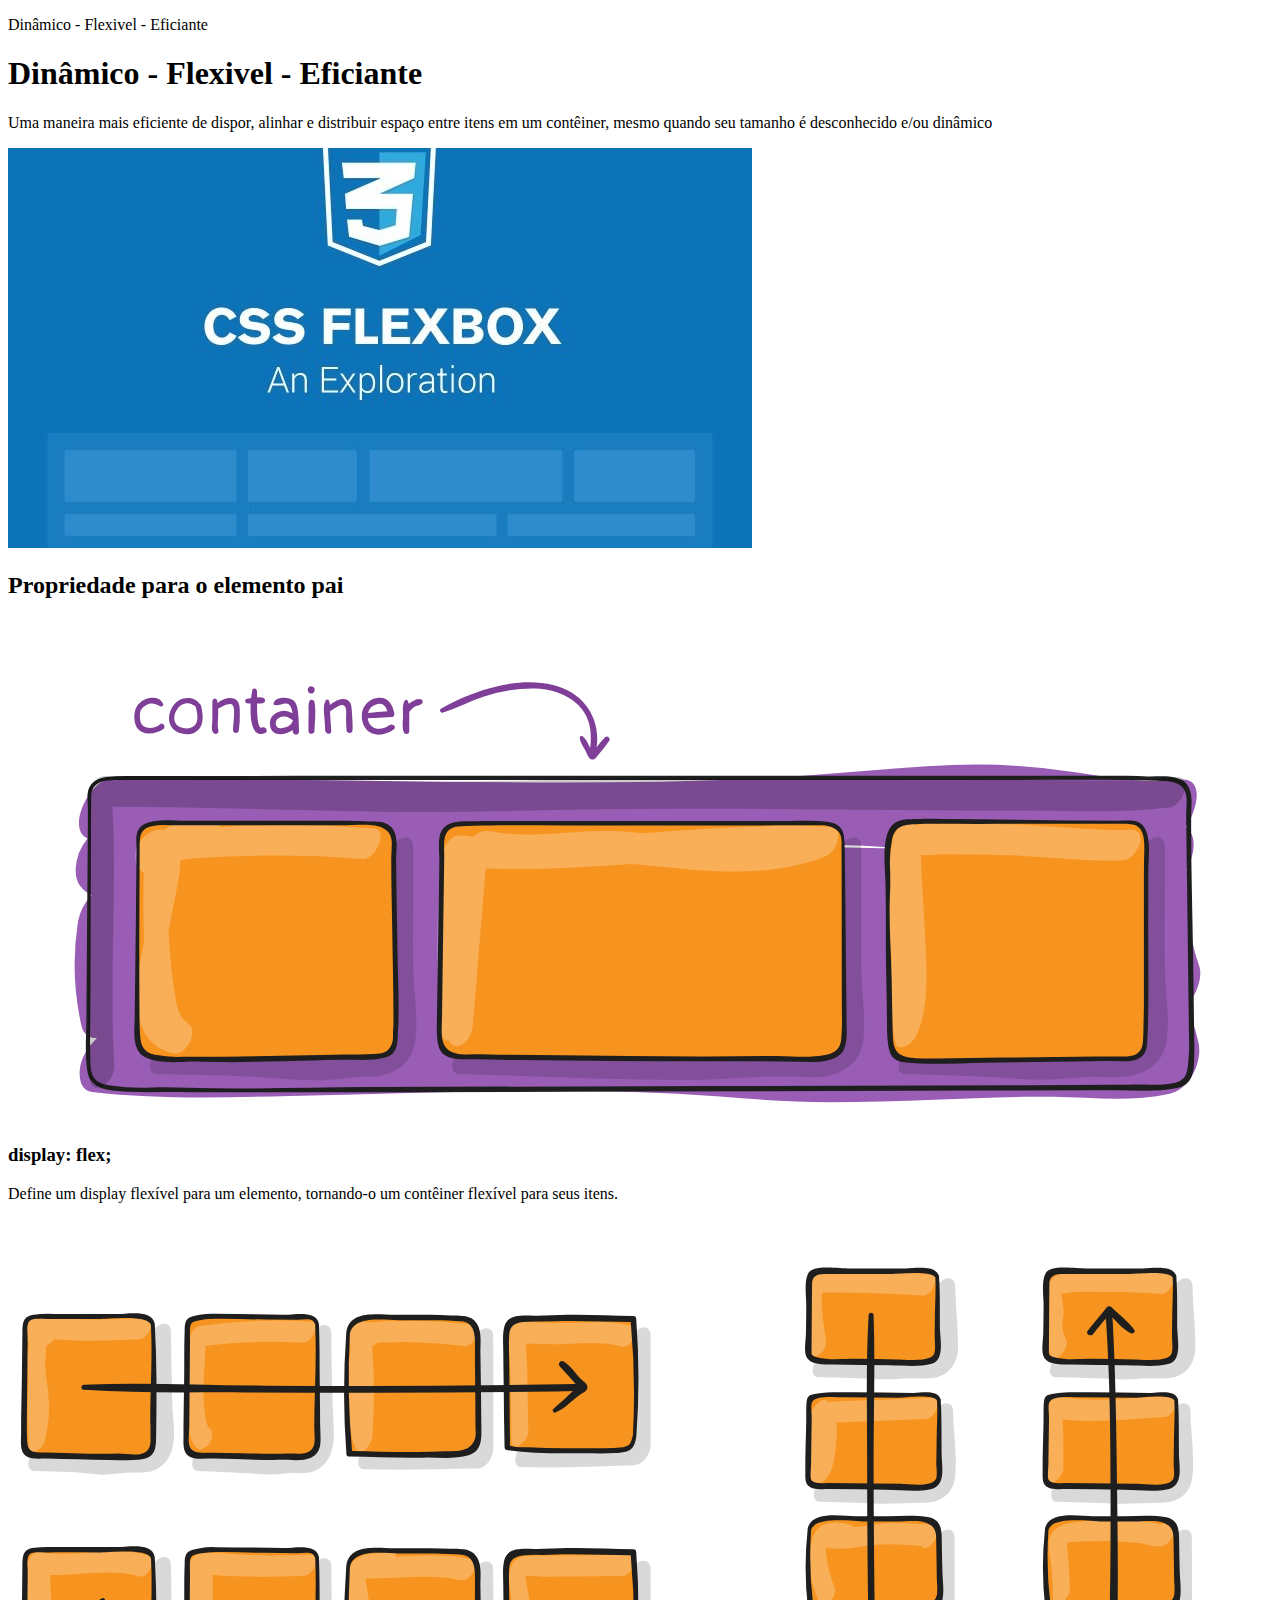
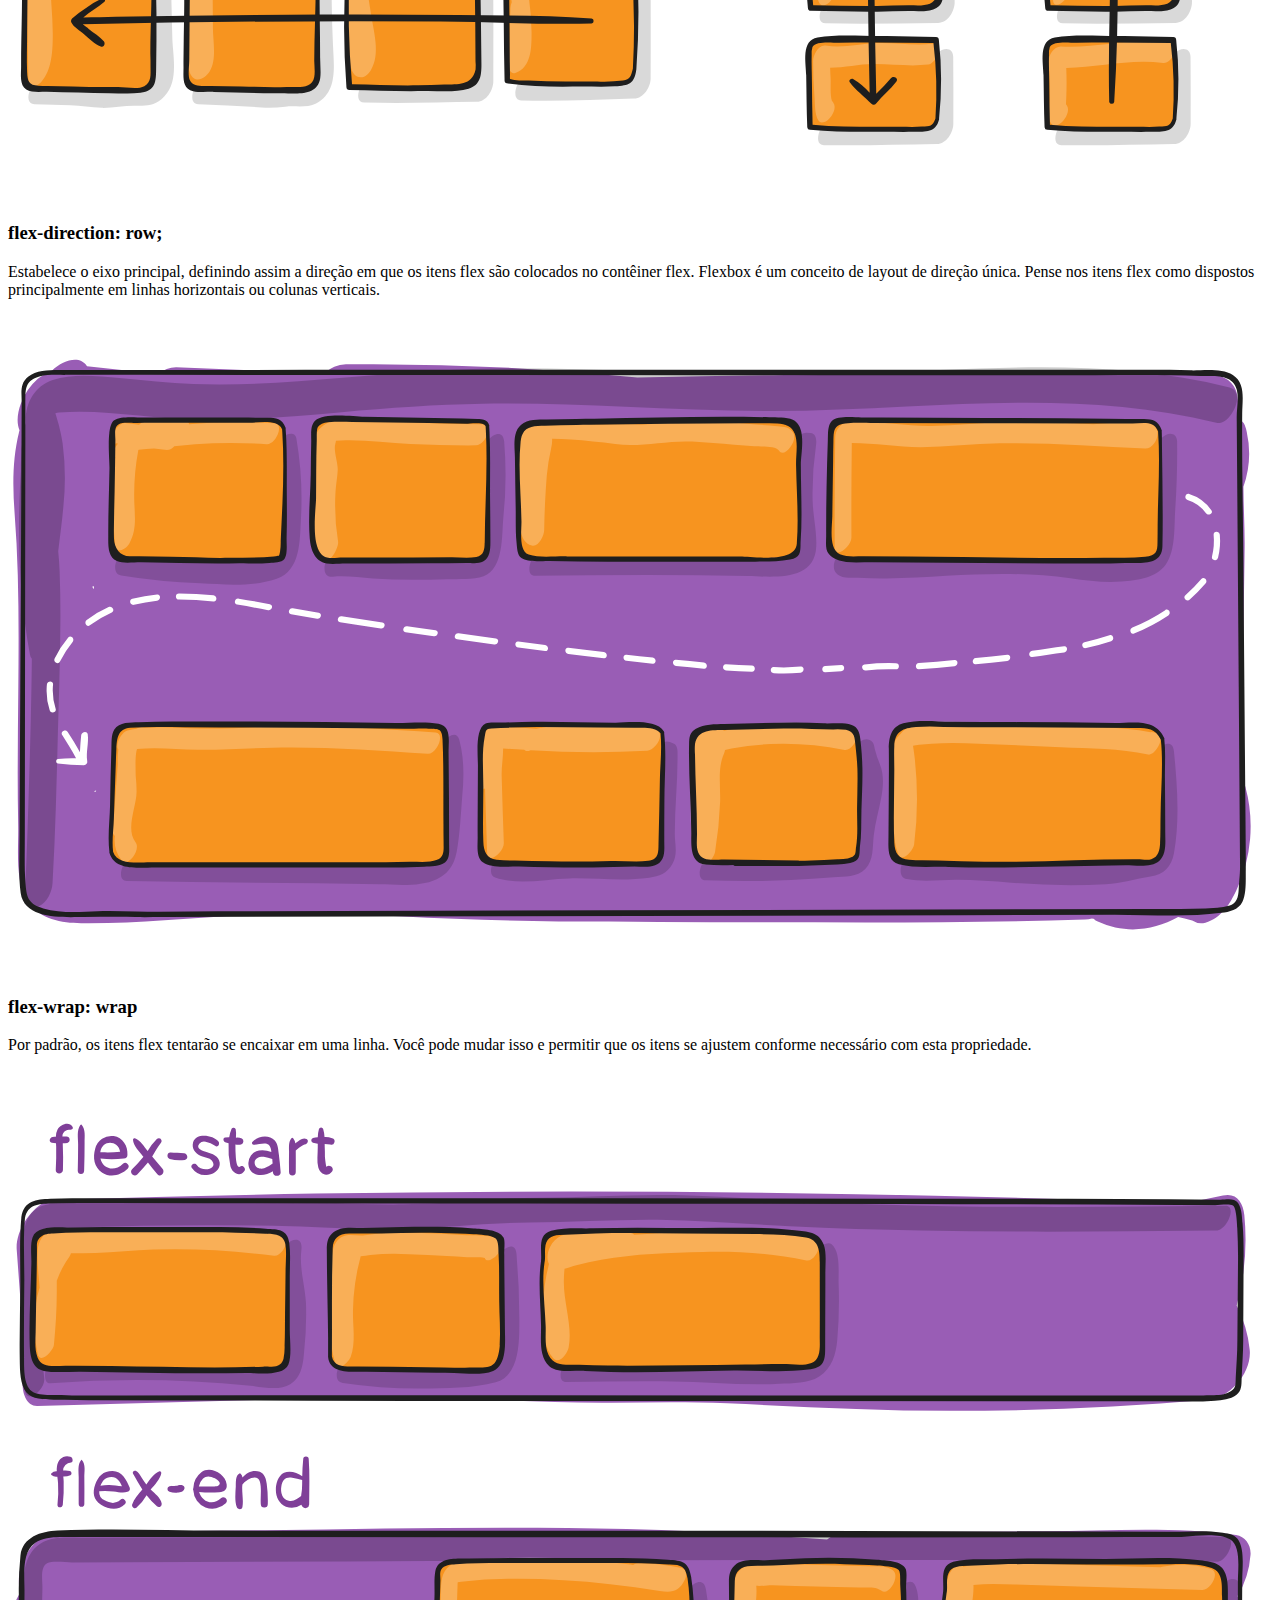
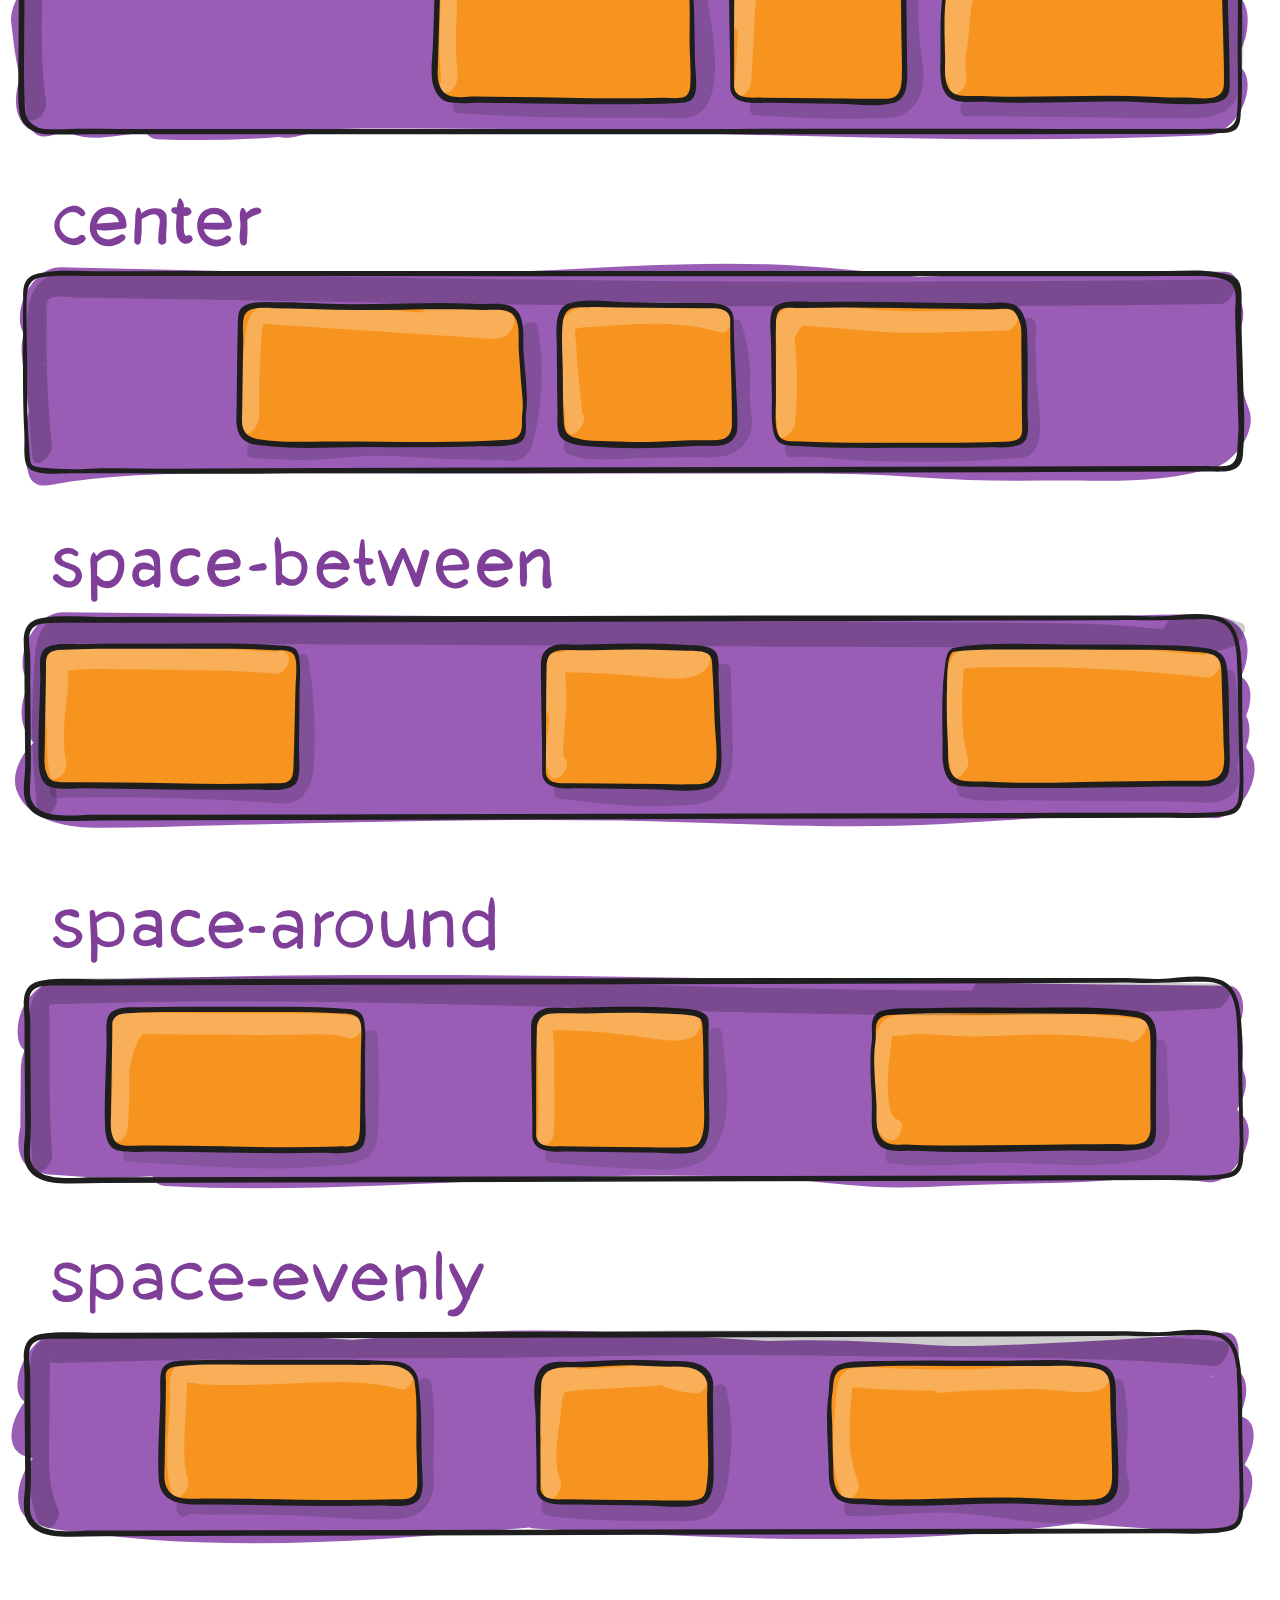
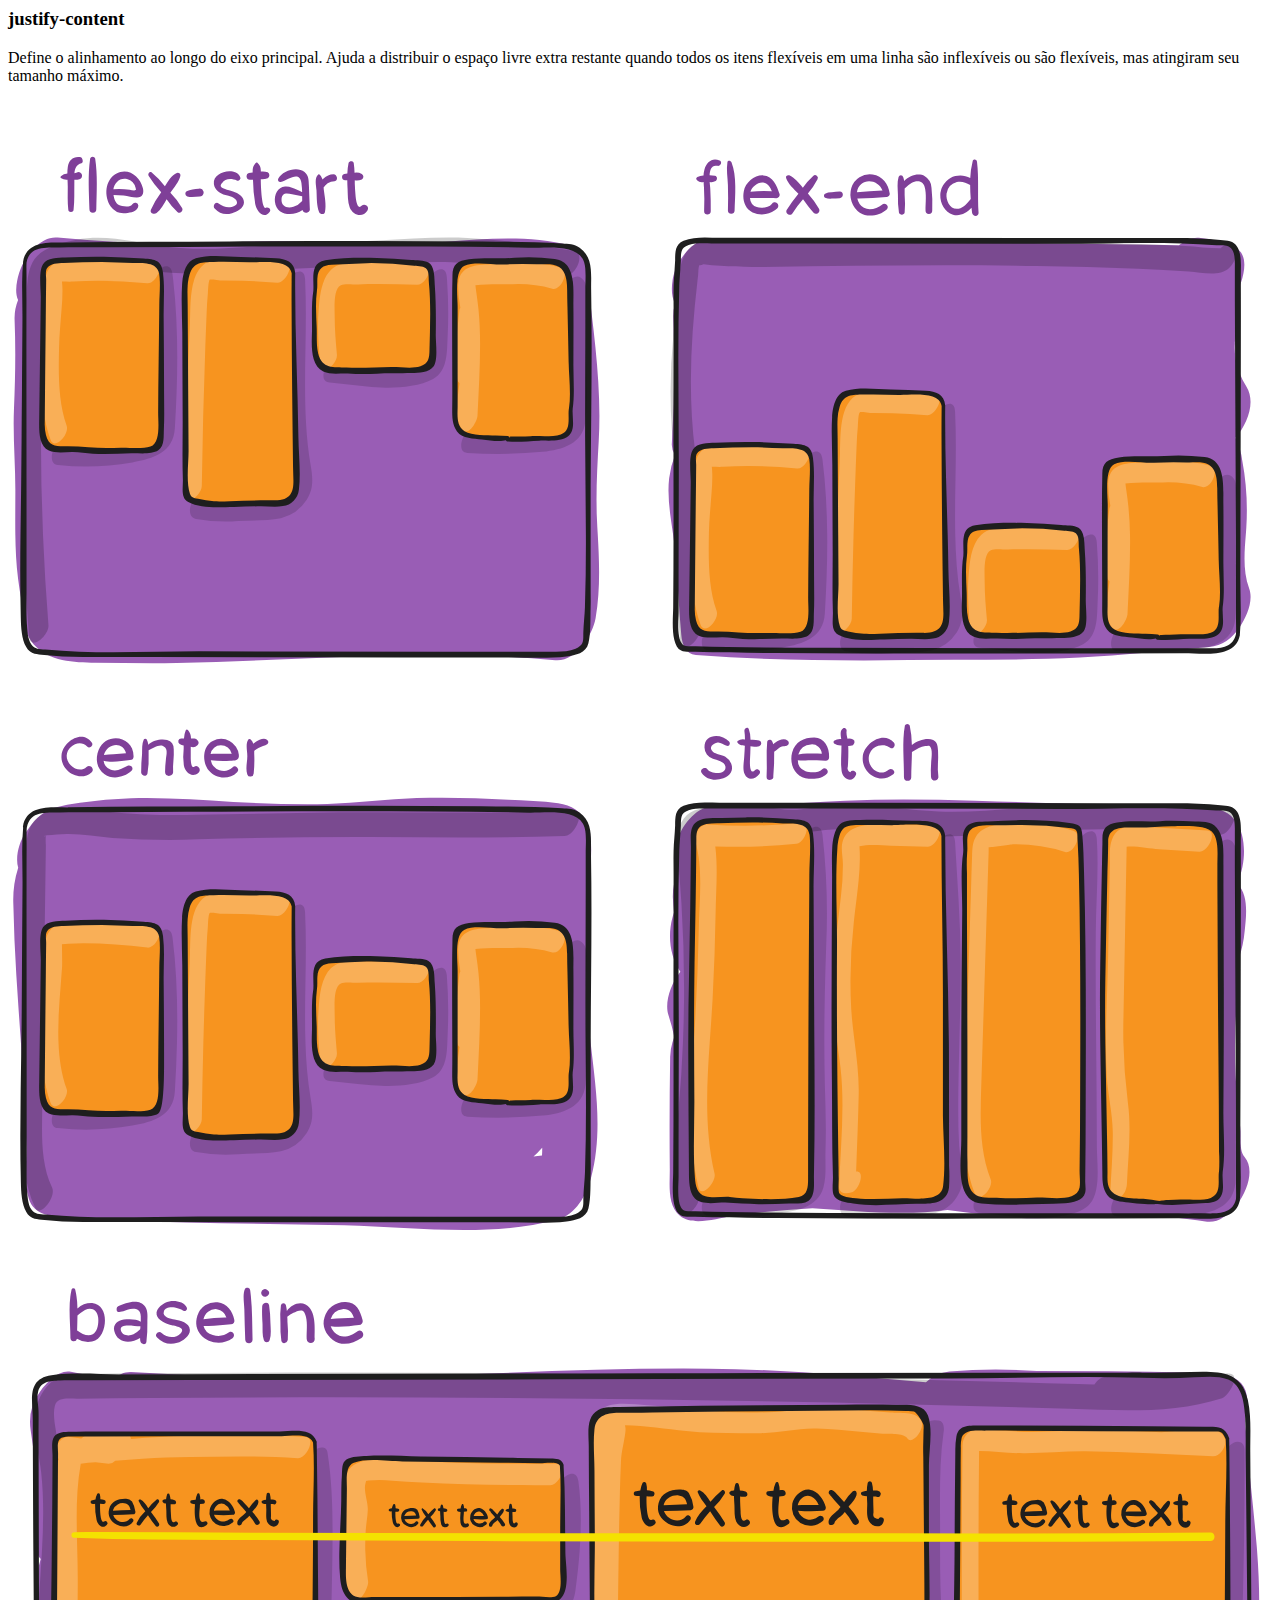
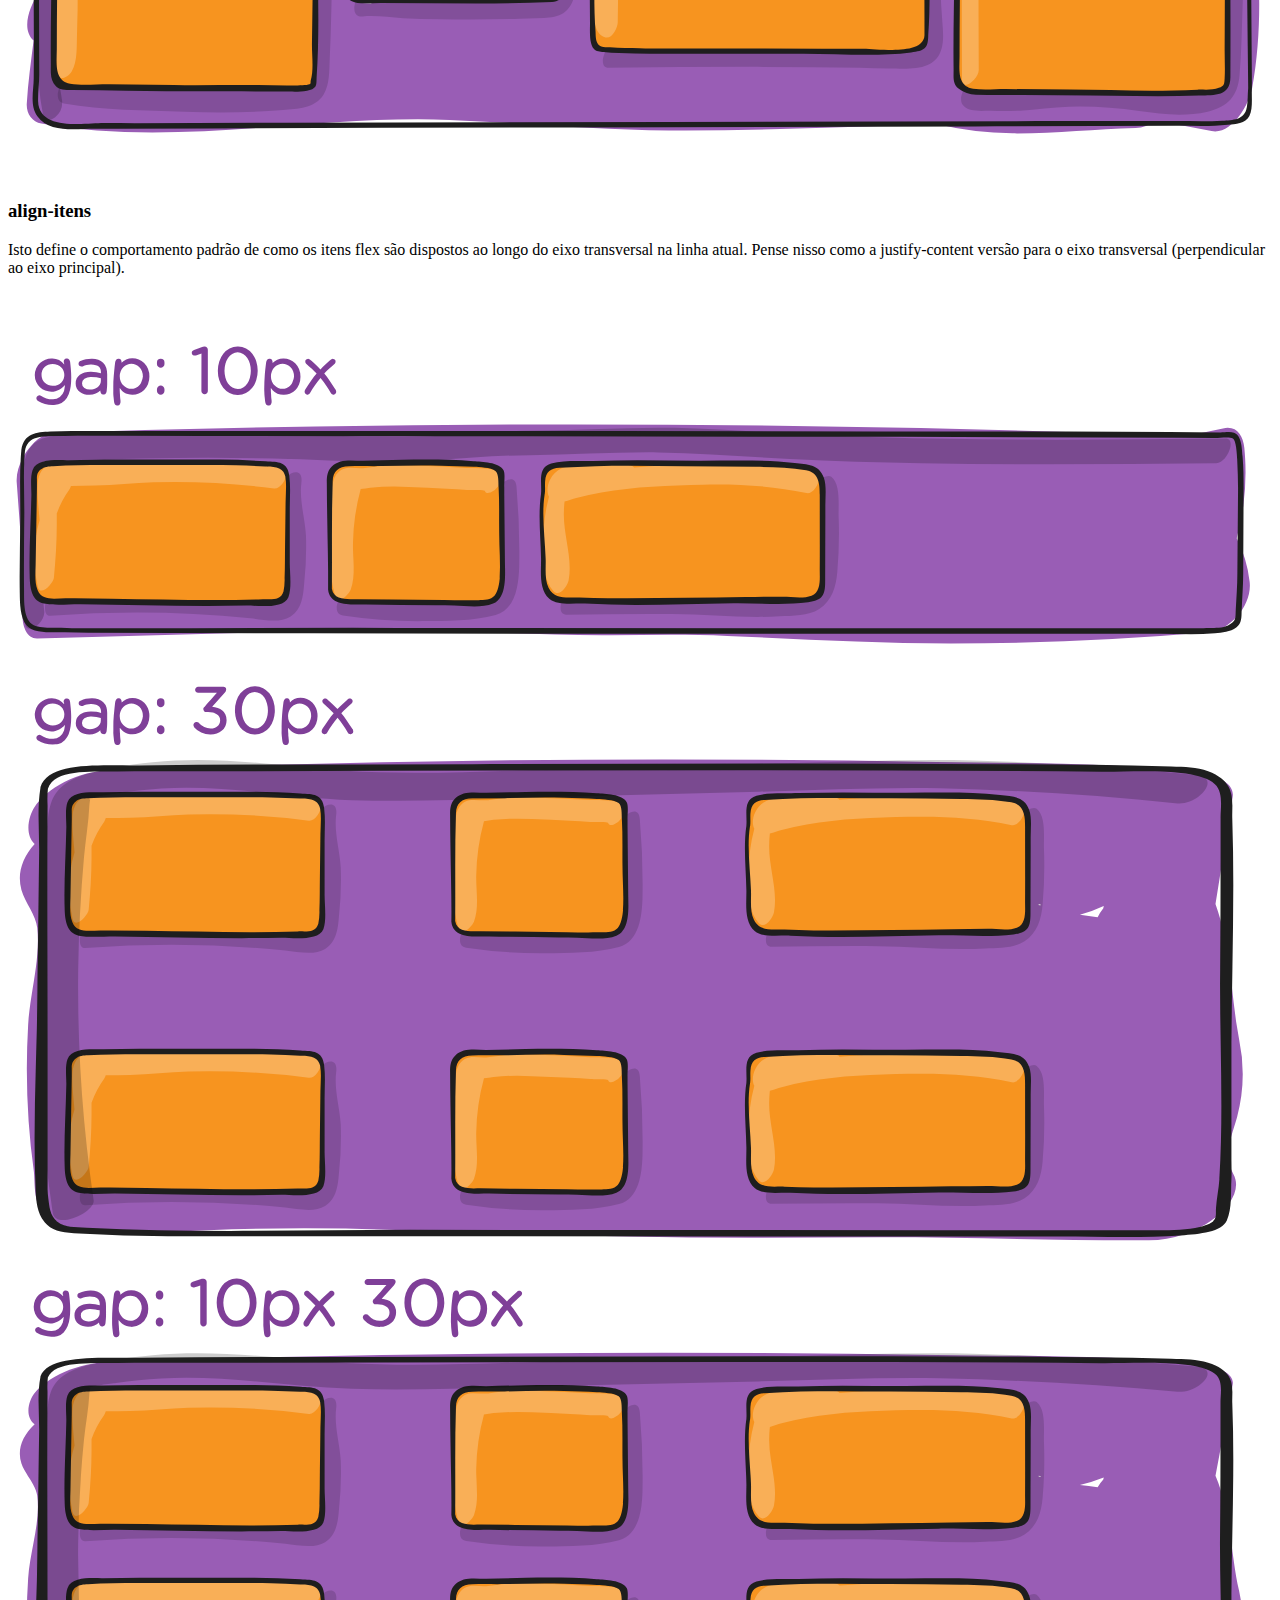
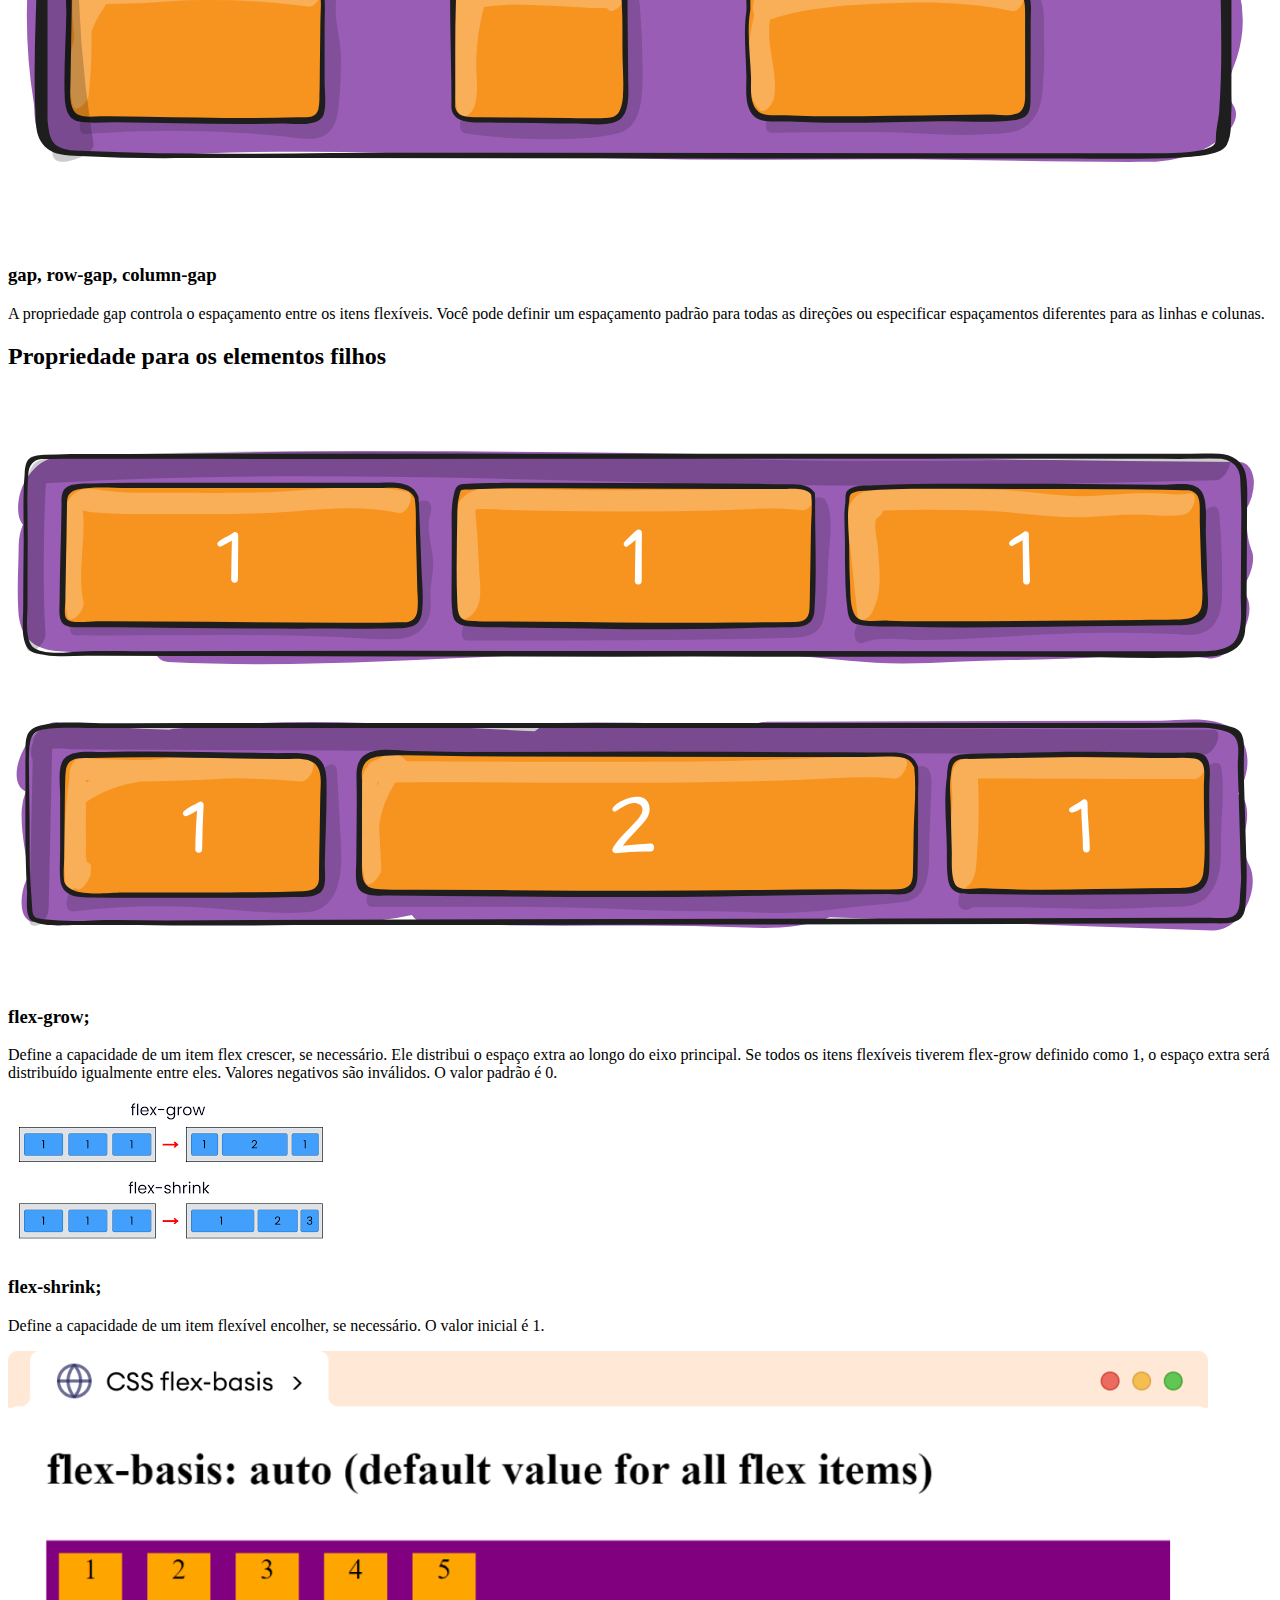
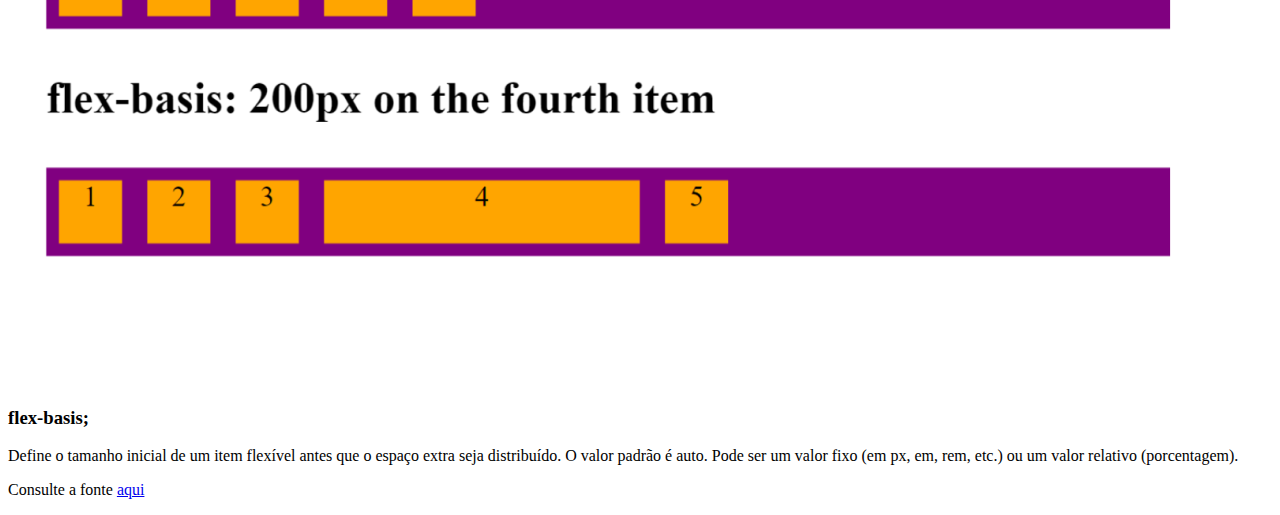
==== PROGETO 320px/FexBox/index.html @ 864475f8 "emanuel" ====
<!DOCTYPE html>
<html lang="pt-br">

<head>
    <meta charset="UTF-8">
    <meta name="viewport" content="width=device-width, initial-scale=1.0">
    <meta name="robots" content="noindex, nofollow">
    <title>Flexbox</title>
    <link rel="stylesheet" href="css/style.css">
</head>

<body>
    <div class="secao-banner">
        <div class="container-banner">
            <div class="container-texto">
                <p>Dinâmico - Flexivel - Eficiante</p>
                <h1>Dinâmico - Flexivel - Eficiante</h1>
                <p>
                    Uma maneira mais eficiente de dispor, alinhar e distribuir espaço entre itens em um contêiner, mesmo quando seu tamanho é desconhecido e/ou dinâmico
                </p>
            </div>
            <div class="container-banner-imagem">
                <img src="img/imagem-banner.jpeg" />
            </div>
        </div>
    </div>

    <div class="secao-cards">
        <div class="container-subtitulo">
            <h2>Propriedade para o elemento pai</h2>
        </div>
        <div class="container-cards-pais">
            <div class="card">
                <div class="container-card-imagem "><img src="img/01-container.svg"></div>
                <div class="card-info">
                    <h3>display: flex;</h3>
                    <p>
                        Define um display flexível para um elemento, tornando-o um contêiner flexível para seus itens.
                    </p>
                </div>
            </div>
            <div class="card">
                <div class="container-card-imagem"><img src="img/02-container.svg"></div>
                <div class="card-info">
                    <h3> flex-direction: row;</h3>
                    <p>
                        Estabelece o eixo principal, definindo assim a direção em que os itens flex são colocados no contêiner flex. Flexbox é um conceito de layout de direção única. Pense nos itens flex como dispostos principalmente em linhas horizontais ou colunas verticais.
                    </p>
                </div>
            </div>
            <div class="card">
                <div class="container-card-imagem"><img src="img/04-container.svg"></div>
                <div class="card-info">
                    <h3>flex-wrap: wrap</h3>
                    <p>
                        Por padrão, os itens flex tentarão se encaixar em uma linha. Você pode mudar isso e permitir que os itens se ajustem conforme necessário com esta propriedade.
                    </p>
                </div>
            </div>
            <div class="card">
                <div class="container-card-imagem"><img src="img/05-container.svg"></div>
                <div class="card-info">
                    <h3>justify-content</h3>
                    <p>
                        Define o alinhamento ao longo do eixo principal. Ajuda a distribuir o espaço livre extra restante quando todos os itens flexíveis em uma linha são inflexíveis ou são flexíveis, mas atingiram seu tamanho máximo.
                    </p>
                </div>
            </div>
            <div class="card">
                <div class="container-card-imagem"><img src="img/06-container.svg"></div>
                <div class="card-info">
                    <h3>align-itens</h3>
                    <p>
                        Isto define o comportamento padrão de como os itens flex são dispostos ao longo do eixo transversal na linha atual. Pense nisso como a justify-content versão para o eixo transversal (perpendicular ao eixo principal).
                    </p>
                </div>
            </div>
            <div class="card">
                <div class="container-card-imagem"><img src="img/07-container.svg"></div>
                <div class="card-info">
                    <h3>gap, row-gap, column-gap</h3></h3>
                    <p>
                        A propriedade gap controla o espaçamento entre os itens flexíveis. Você pode definir um espaçamento padrão para todas as direções ou especificar espaçamentos diferentes para as linhas e colunas.
                    </p>
                </div>
            </div>
        </div>
        <div class="container-subtitulo">
            <h2>Propriedade para os elementos filhos
            </h2>
        </div>
        <div class="container-cards-filhos">
            <div class="card">
                <div class="container-card-imagem "><img src="img/08-container.svg"></div>
                <div class="card-info">
                    <h3>flex-grow;</h3>
                    <p>
                        Define a capacidade de um item flex crescer, se necessário. Ele distribui o espaço extra ao longo do eixo principal. Se todos os itens flexíveis tiverem flex-grow definido como 1, o espaço extra será distribuído igualmente entre eles. Valores negativos são inválidos. O valor padrão é 0.
                    </p>
                </div>
            </div>
            <div class="card">
                <div class="container-card-imagem "><img src="img/09-container.png"></div>
                <div class="card-info">
                    <h3>flex-shrink;</h3>
                    <p>
                        Define a capacidade de um item flexível encolher, se necessário. O valor inicial é 1.

                    </p>
                </div>
            </div>

            <div class="card">
                <div class="container-card-imagem "><img src="img/10-container.png"></div>
                <div class="card-info">
                    <h3>flex-basis;</h3>
                    <p>
                        Define o tamanho inicial de um item flexível antes que o espaço extra seja distribuído. O valor padrão é auto. Pode ser um valor fixo (em px, em, rem, etc.) ou um valor relativo (porcentagem).
                    </p>
                </div>
            </div>
        </div>
    </div>
    <p id="fonte">Consulte a fonte <a href="https://css-tricks.com/snippets/css/a-guide-to-flexbox/" target="_blank">aqui</a></p>
</body>

</html>
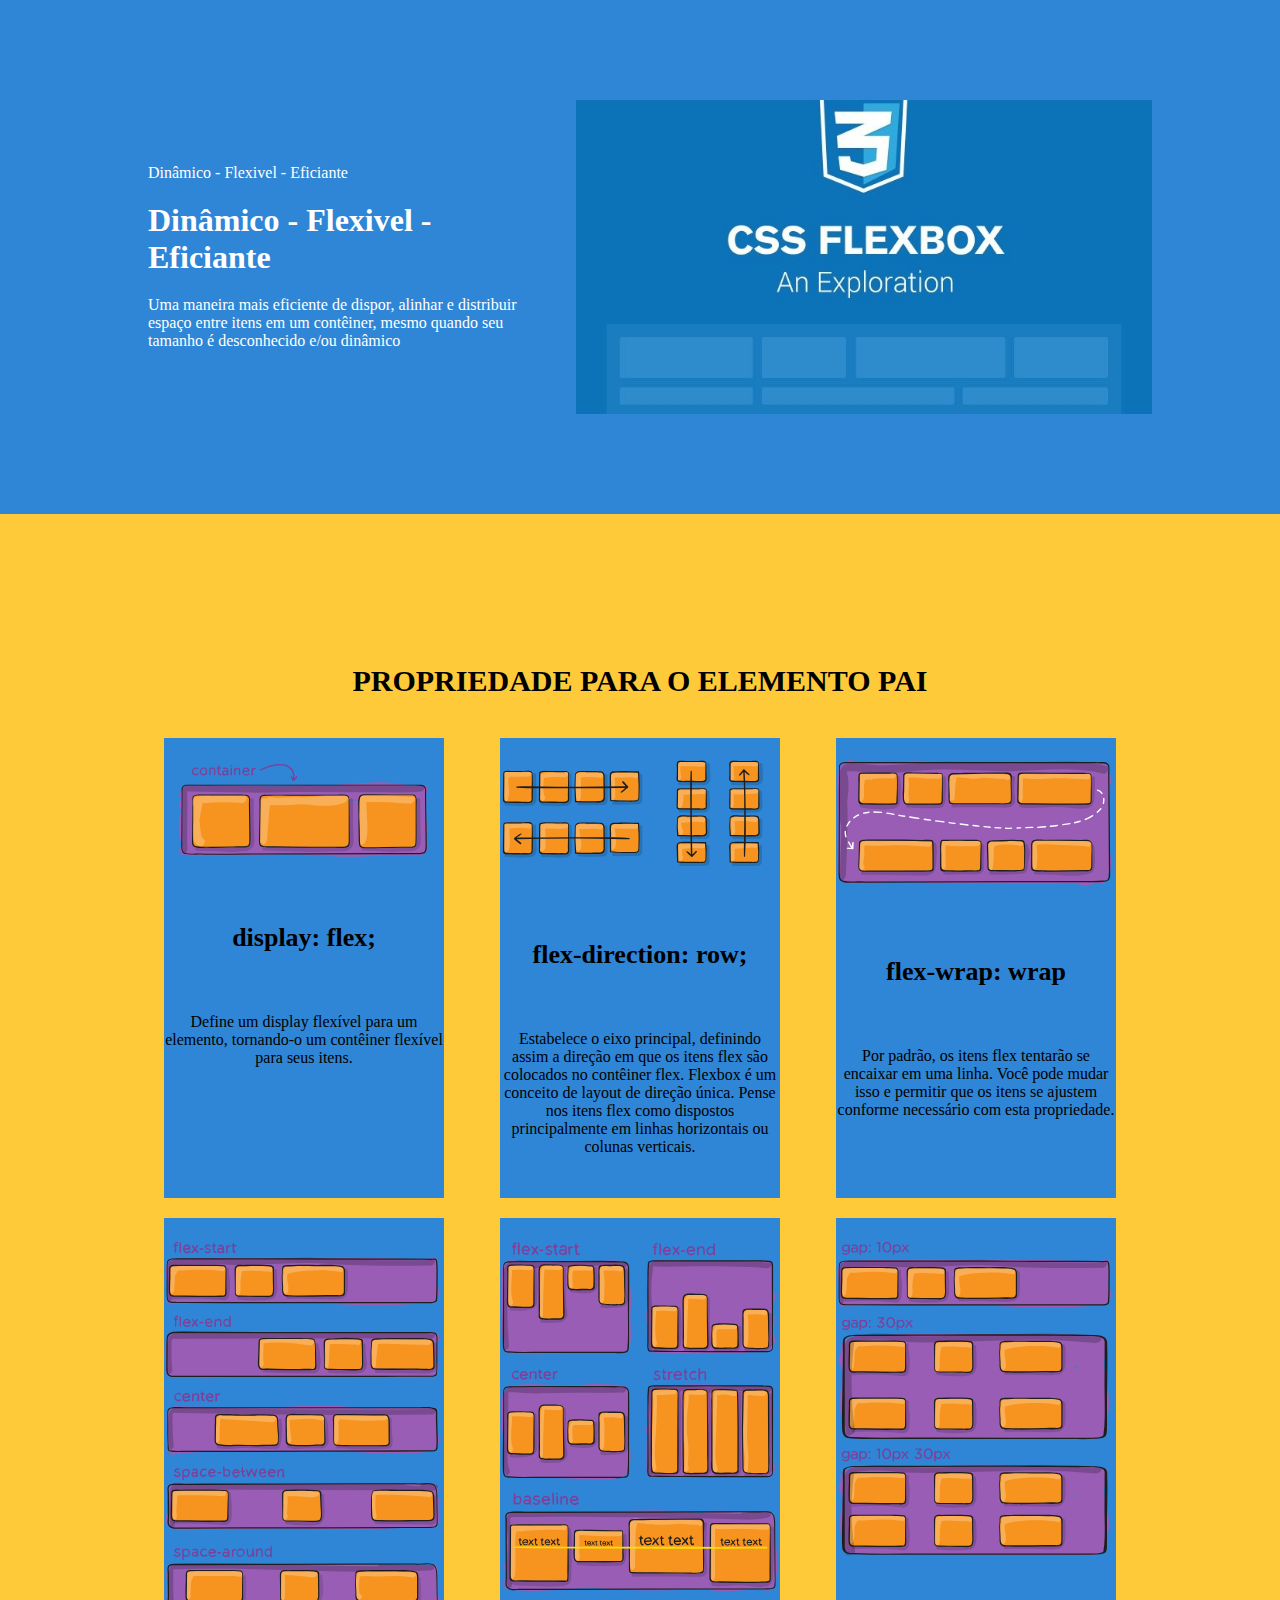
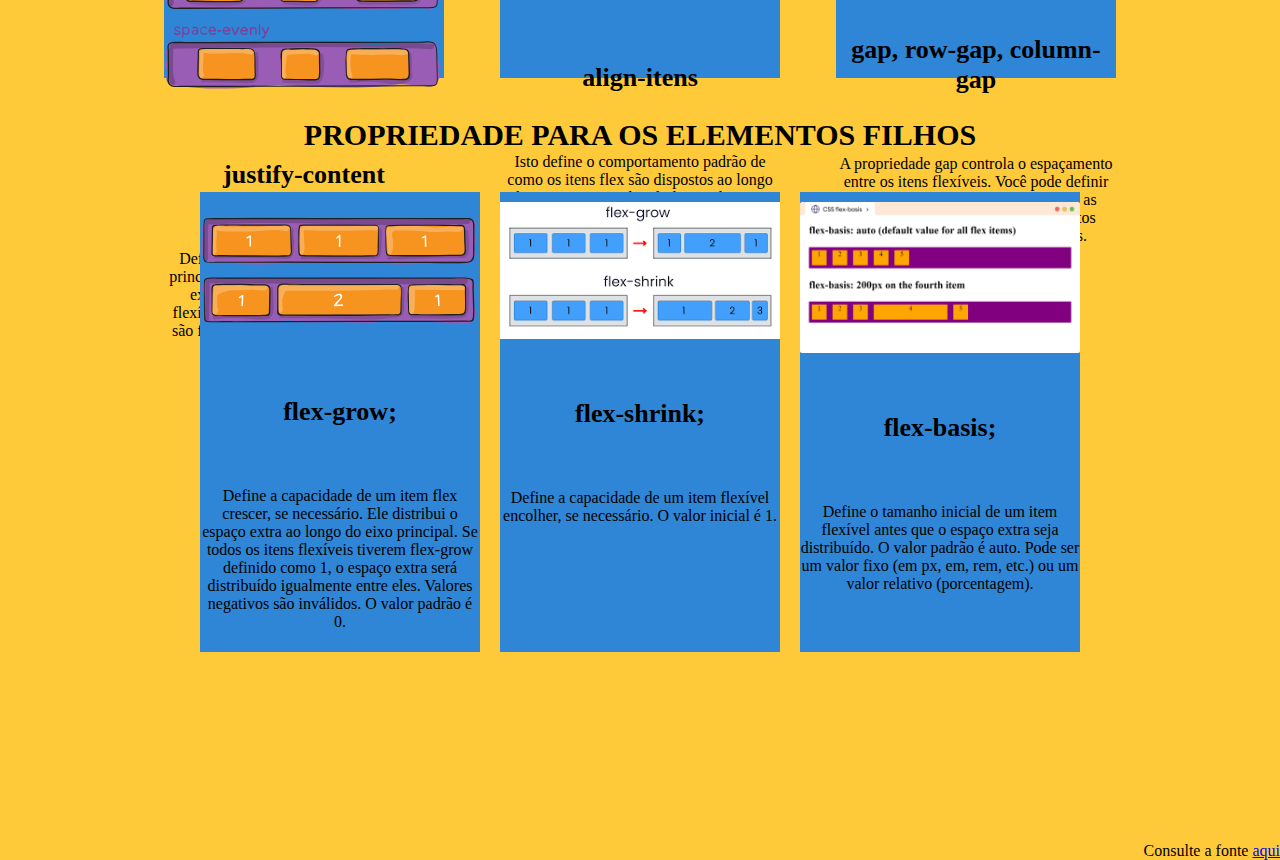
==== commit b409debd: "afis" ====
--- a/PROGETO 320px/FexBox/index.html
+++ b/PROGETO 320px/FexBox/index.html
@@ -1,12 +1,12 @@
+
 <!DOCTYPE html>
 <html lang="pt-br">
-
 <head>
     <meta charset="UTF-8">
     <meta name="viewport" content="width=device-width, initial-scale=1.0">
     <meta name="robots" content="noindex, nofollow">
     <title>Flexbox</title>
-    <link rel="stylesheet" href="css/style.css">
+    <link rel="stylesheet" href="css/css.css">
 </head>
 
 <body>
--- a/PROGETO 320px/FexBox/css/css.css
+++ b/PROGETO 320px/FexBox/css/css.css
@@ -0,0 +1,101 @@
+:root{
+    --cor-principal: #2f86d6;
+    --cor-secundaria-contraste: #ffca3a;
+    --cor-secundaria: #ffa500;
+}
+* { 
+    margin:  0;  
+    padding: 0;
+}
+
+.secao-banner{
+    background-color: var(--cor-principal);
+    padding: 100px 0px;
+
+}
+
+body{
+    background-color: var(--cor-secundaria-contraste);
+}
+
+.container-banner{
+    width: 100%;
+    max-width: 1024px;
+    margin: 0 auto;
+    display: flex;
+    flex-wrap: wrap ;
+}
+
+.container-texto{
+    color: #fff;
+    padding: 10px 20px;
+    flex: 1 1 300px;
+    display: flex;
+    flex-direction: column;
+    justify-content: center;
+    gap: 20px;
+}
+.container-banner-imagem{
+    flex-grow: 1;
+    flex-shrink: 1;
+    flex-basis: 468px;
+}
+.container-banner-imagem img{
+    width: 100%;
+    height: 100%;
+}
+.secao-cards{
+    background-color: var(--cor-segundaria);
+    padding: 100px 0px;
+    margin: 50px;
+    display: flex;
+    flex-direction: column;
+    align-items: center;
+}
+
+.container-cards-pais,
+.container-cards-filhos{
+    max-width: 1024px;
+    padding: 40px 0px;
+    display: flex;
+    justify-content: space-evenly;
+    flex-wrap: wrap;
+    gap: 20px;
+
+}
+.card{
+    width: 280px;
+    height: 450px;
+    background-color: var(--cor-principal);
+    display: flex;
+    flex-direction: column;
+    justify-content: space-between;
+    align-items: center;
+    padding: 10px 0 0 0;
+    text-align: center;
+}
+.card-info{
+    background-color: var(--cor-segundaria);
+    flex-grow: 1;
+
+}
+.container-baner-imagem{
+    height: 150px;
+}
+.container-card-imagem img{
+    width: 100%;
+    height: 100%;
+}
+h2{
+    font-size: 30px;
+    text-transform: uppercase;
+    text-align: center;
+
+}
+h3{
+    font-size: 26px;
+    margin: 60px 0;
+}
+#fonte{
+    text-align: right;
+}